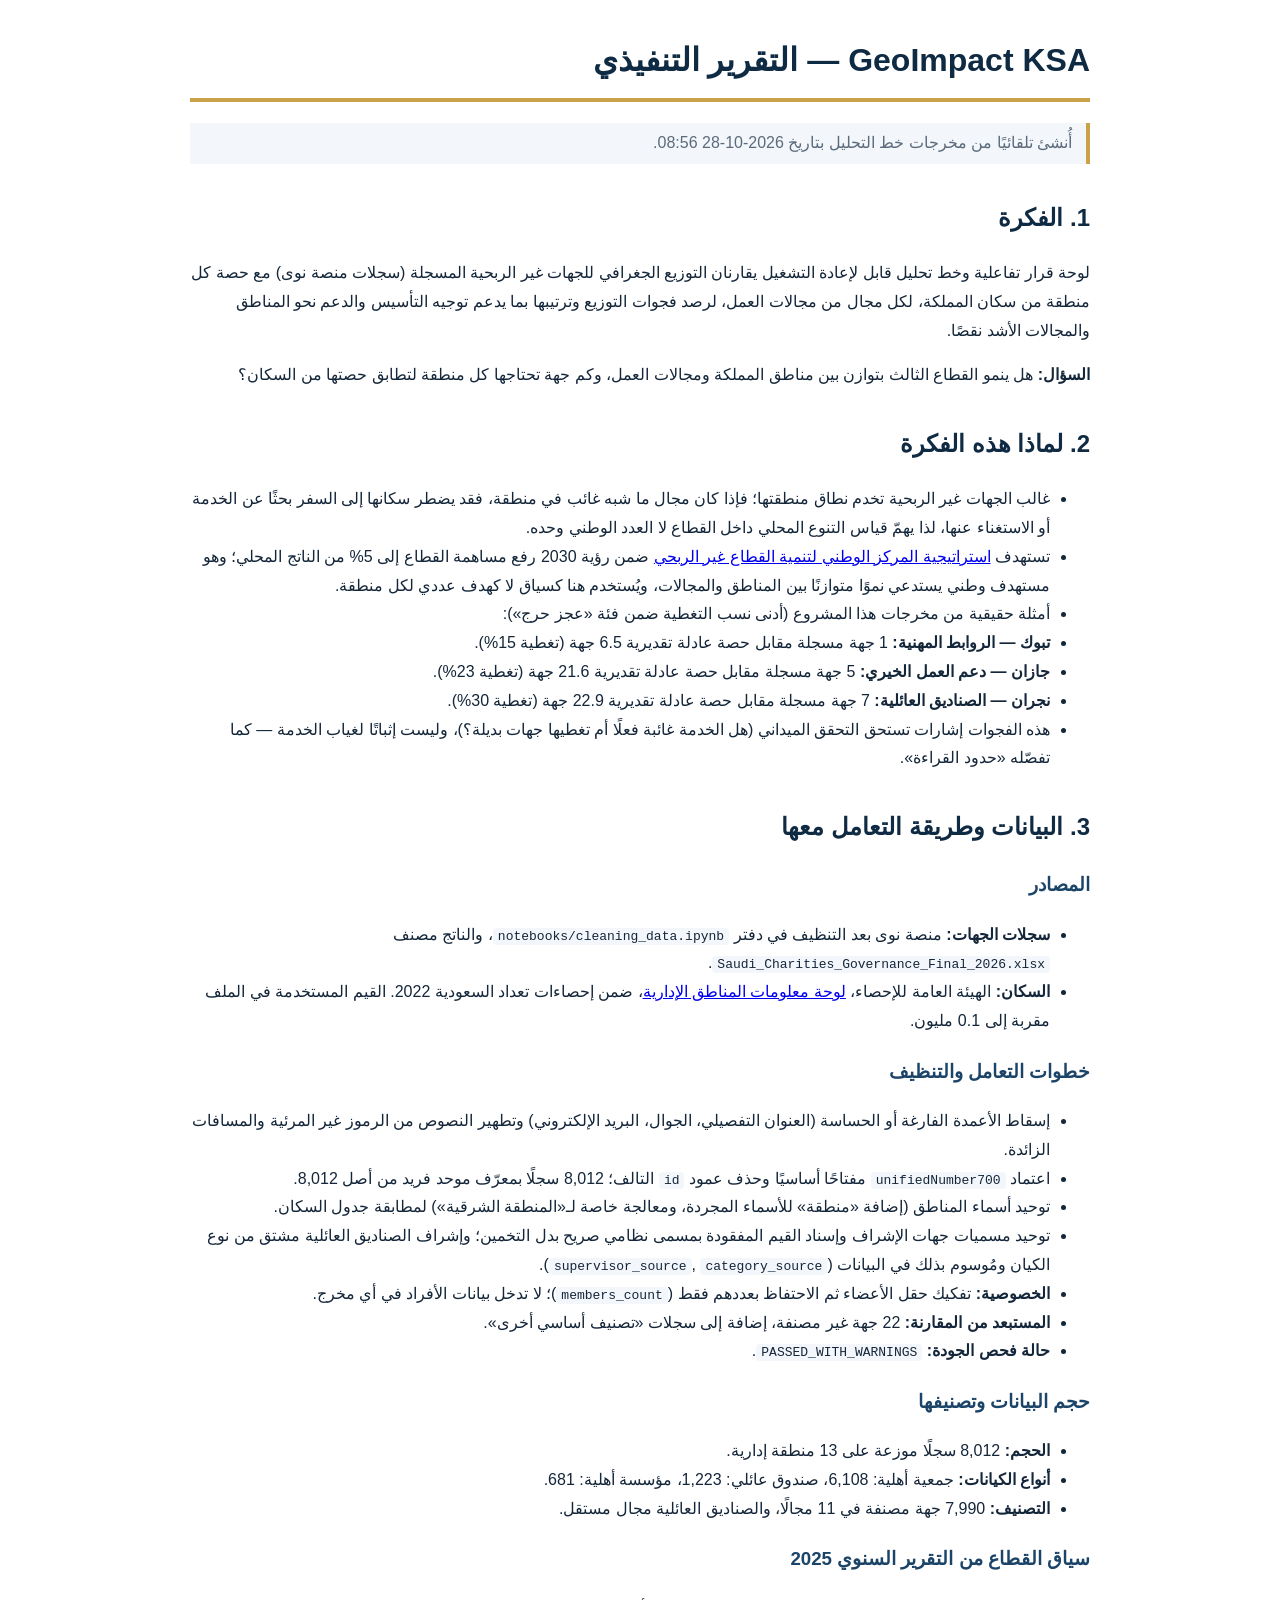
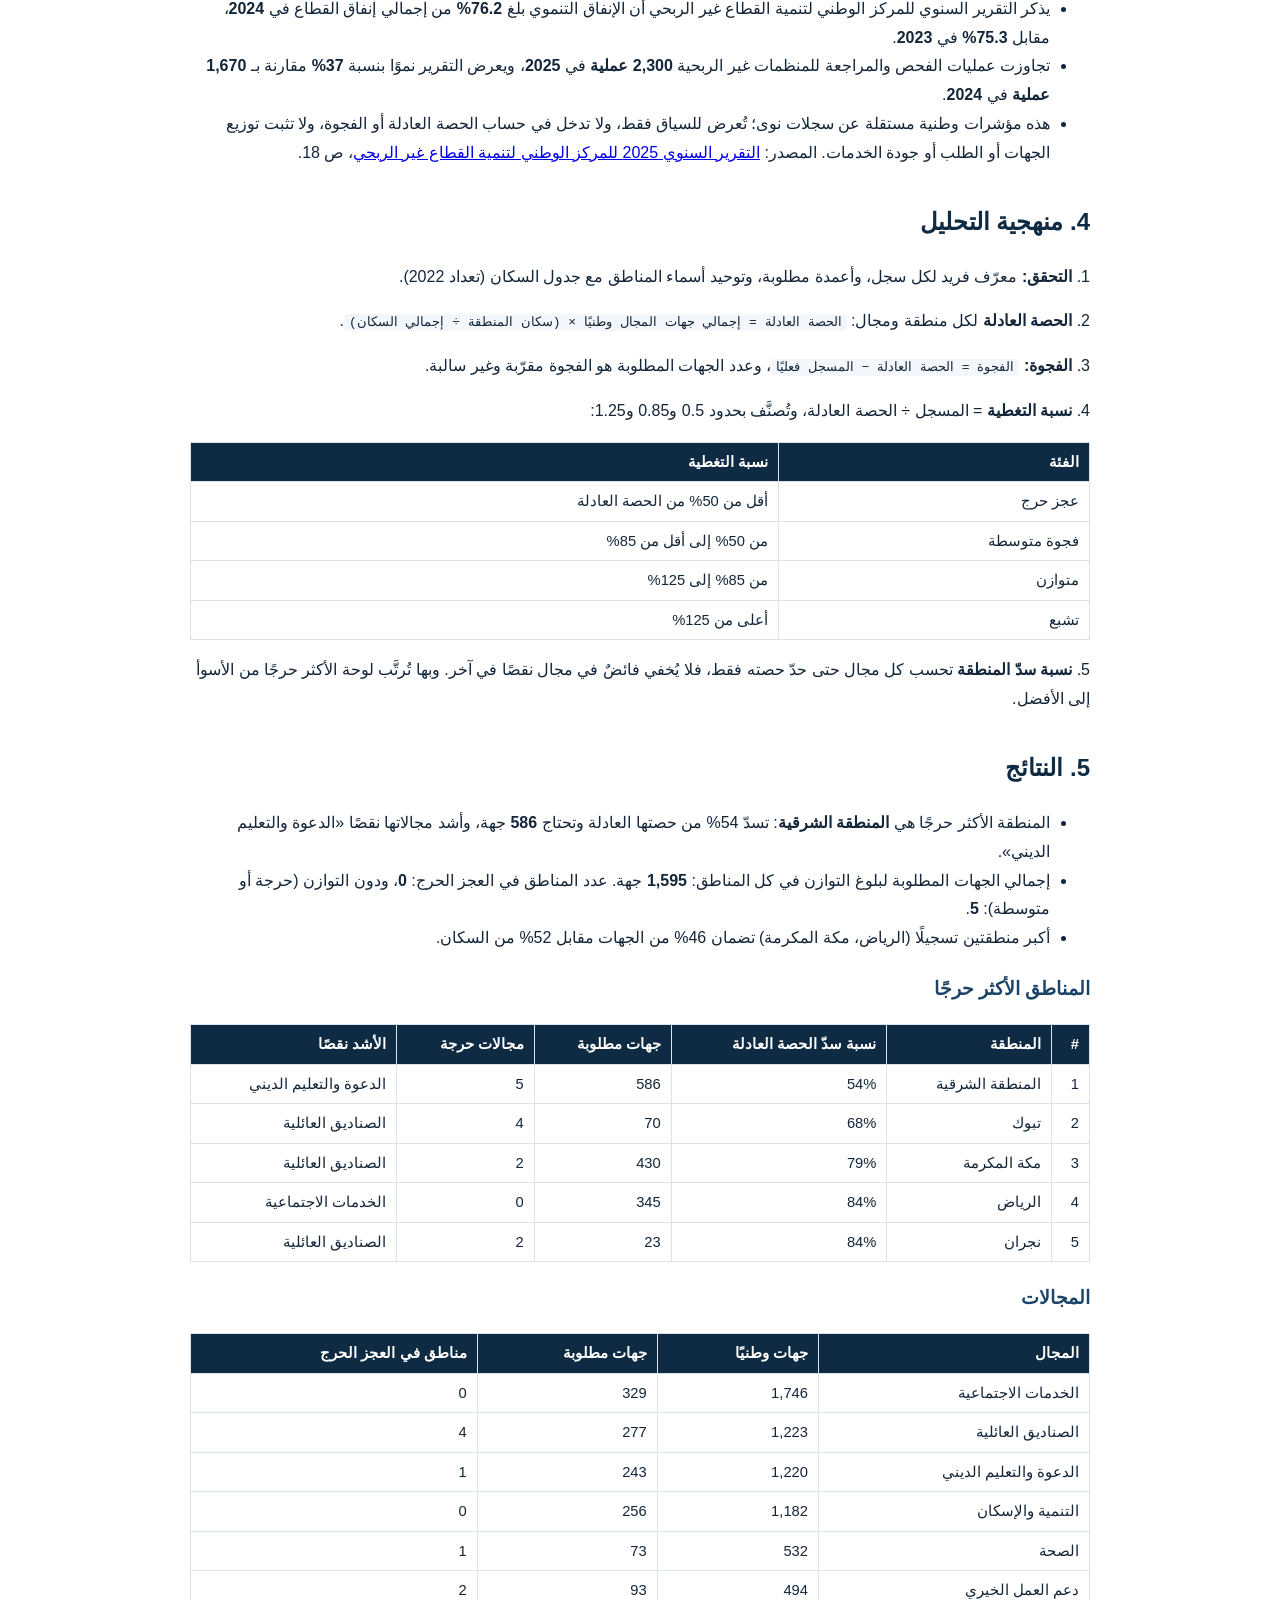
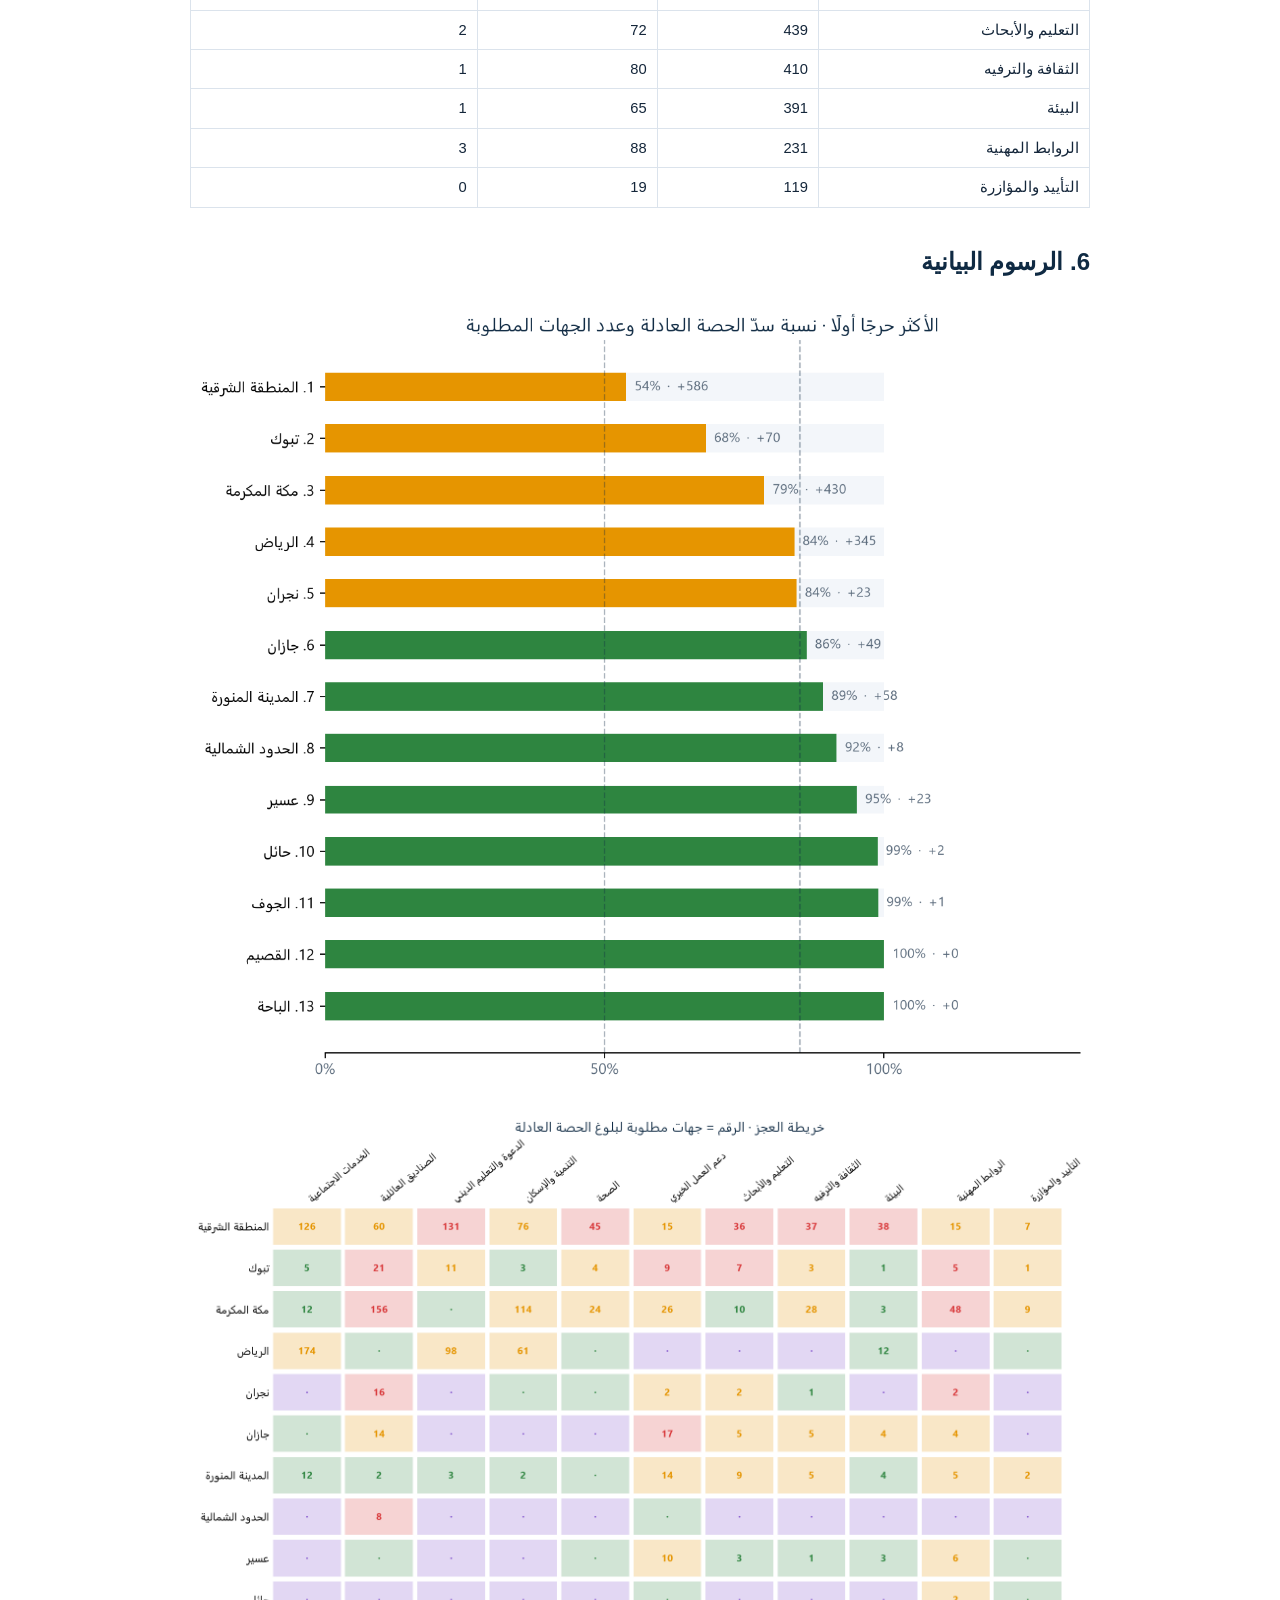
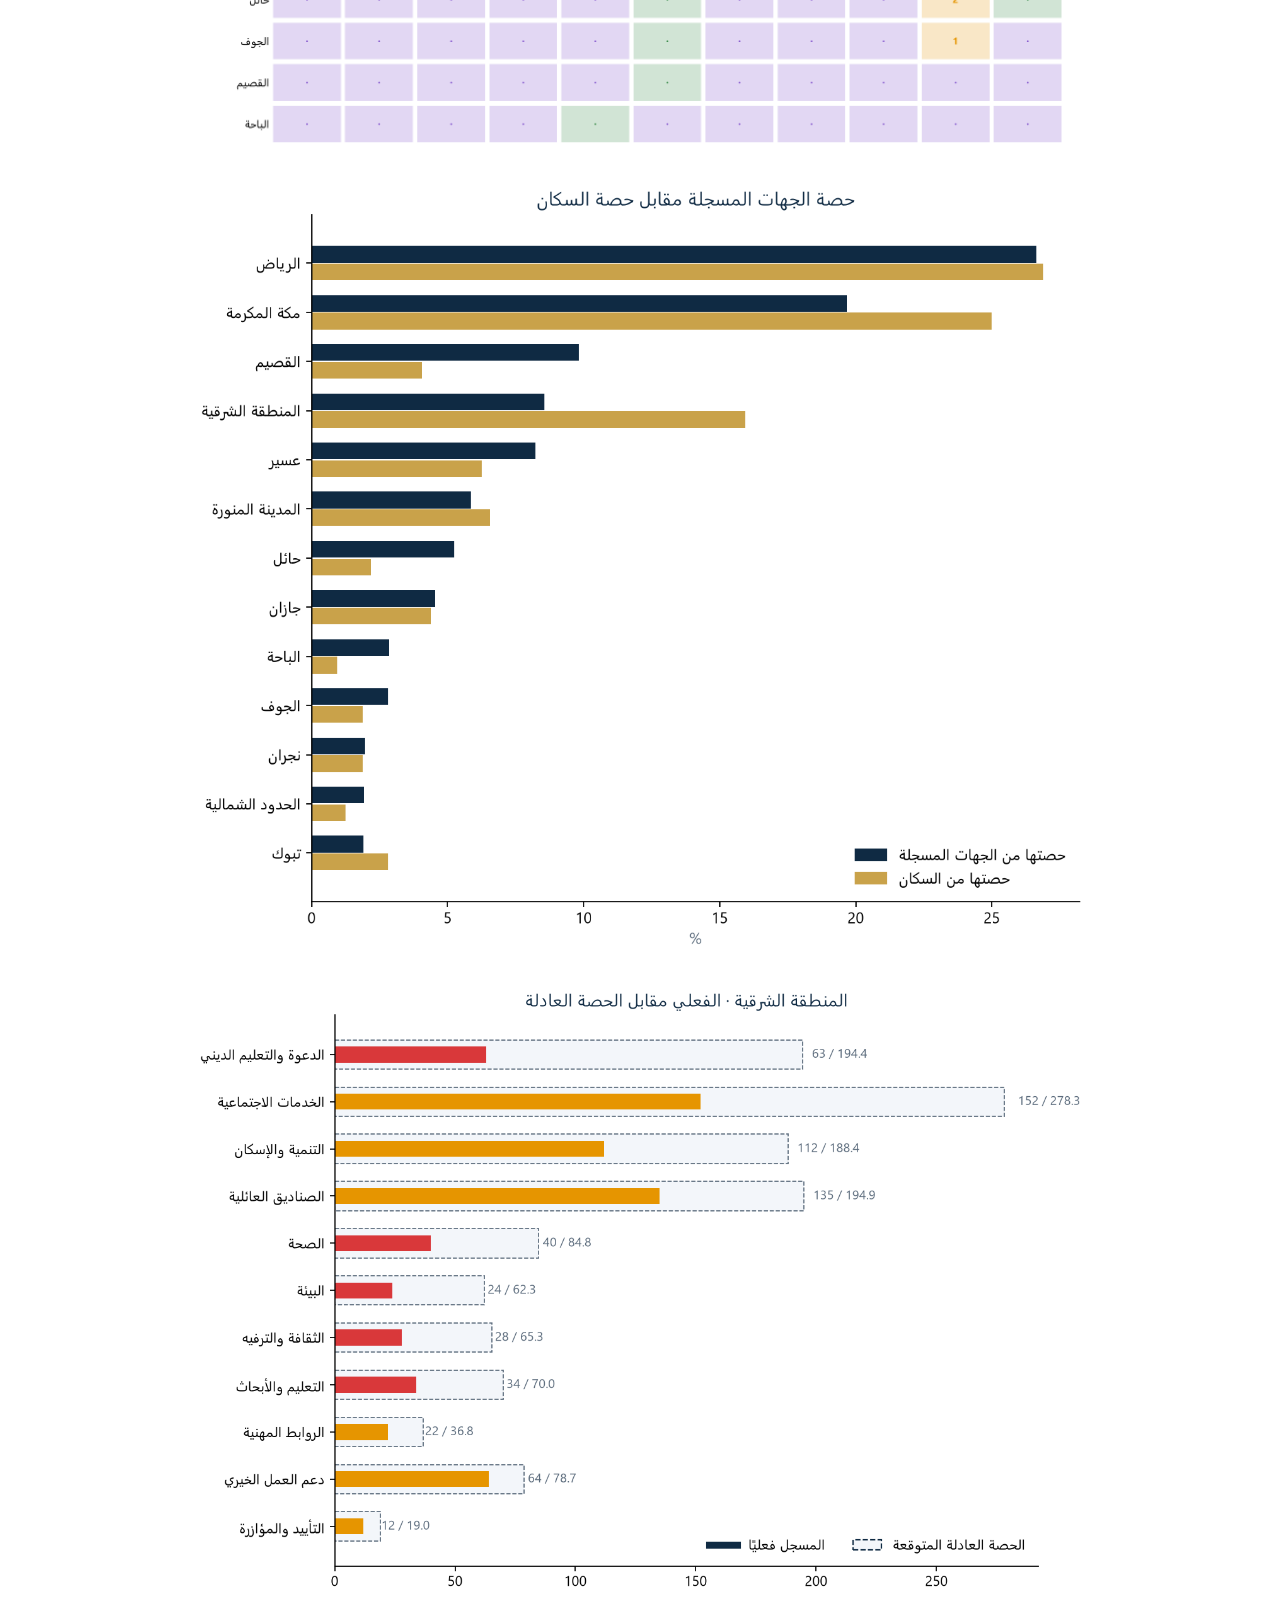
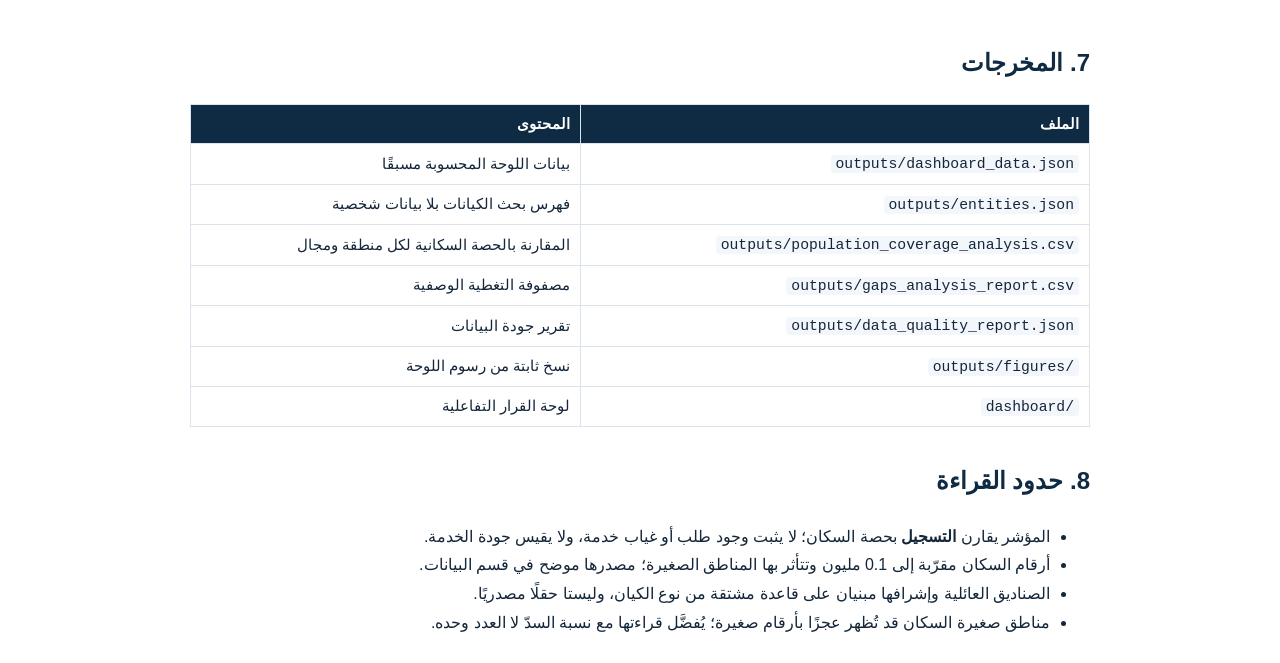
==== report/executive_summary.html @ 37f3c722 "GeoImpact KSA: initial commit" ====
<!DOCTYPE html><html lang="ar" dir="rtl"><head><meta charset="UTF-8"><title>GeoImpact KSA — التقرير التنفيذي</title><style>
body { font-family: Tajawal, 'Segoe UI', Tahoma, sans-serif; max-width: 900px; margin: 32px auto; padding: 0 20px; color: #14263a; line-height: 1.8; }
h1 { color: #0f2a43; border-bottom: 4px solid #c9a24a; padding-bottom: 8px; }
h2 { color: #0f2a43; margin-top: 32px; } h3 { color: #1b4468; }
table { width: 100%; border-collapse: collapse; margin: 12px 0; font-size: 0.92rem; }
th { background: #0f2a43; color: #fff; } th, td { padding: 6px 10px; border: 1px solid #dbe3ec; text-align: right; }
blockquote { margin: 0; padding: 6px 14px; border-inline-start: 4px solid #c9a24a; background: #f3f6fa; color: #5b6b7c; }
figure { margin: 16px 0; page-break-inside: avoid; } img { max-width: 100%; }
code { background: #f3f6fa; padding: 1px 5px; border-radius: 4px; direction: ltr; unicode-bidi: embed; }
</style></head><body><h1>GeoImpact KSA — التقرير التنفيذي</h1>
<blockquote>أُنشئ تلقائيًا من مخرجات خط التحليل بتاريخ 2026-10-28 08:56.</blockquote>
<h2>1. الفكرة</h2>
<p>لوحة قرار تفاعلية وخط تحليل قابل لإعادة التشغيل يقارنان التوزيع الجغرافي للجهات غير الربحية المسجلة (سجلات منصة نوى) مع حصة كل منطقة من سكان المملكة، لكل مجال من مجالات العمل، لرصد فجوات التوزيع وترتيبها بما يدعم توجيه التأسيس والدعم نحو المناطق والمجالات الأشد نقصًا.</p>
<p><strong>السؤال:</strong> هل ينمو القطاع الثالث بتوازن بين مناطق المملكة ومجالات العمل، وكم جهة تحتاجها كل منطقة لتطابق حصتها من السكان؟</p>
<h2>2. لماذا هذه الفكرة</h2>
<ul><li>غالب الجهات غير الربحية تخدم نطاق منطقتها؛ فإذا كان مجال ما شبه غائب في منطقة، فقد يضطر سكانها إلى السفر بحثًا عن الخدمة أو الاستغناء عنها، لذا يهمّ قياس التنوع المحلي داخل القطاع لا العدد الوطني وحده.</li><li>تستهدف <a href="https://www.vision2030.gov.sa/ar/explore/strategies/national-center-for-non-profit-sector-strategy">استراتيجية المركز الوطني لتنمية القطاع غير الربحي</a> ضمن رؤية 2030 رفع مساهمة القطاع إلى 5% من الناتج المحلي؛ وهو مستهدف وطني يستدعي نموًا متوازنًا بين المناطق والمجالات، ويُستخدم هنا كسياق لا كهدف عددي لكل منطقة.</li><li>أمثلة حقيقية من مخرجات هذا المشروع (أدنى نسب التغطية ضمن فئة «عجز حرج»):</li><li><strong>تبوك — الروابط المهنية:</strong> 1 جهة مسجلة مقابل حصة عادلة تقديرية 6.5 جهة (تغطية 15%).</li><li><strong>جازان — دعم العمل الخيري:</strong> 5 جهة مسجلة مقابل حصة عادلة تقديرية 21.6 جهة (تغطية 23%).</li><li><strong>نجران — الصناديق العائلية:</strong> 7 جهة مسجلة مقابل حصة عادلة تقديرية 22.9 جهة (تغطية 30%).</li><li>هذه الفجوات إشارات تستحق التحقق الميداني (هل الخدمة غائبة فعلًا أم تغطيها جهات بديلة؟)، وليست إثباتًا لغياب الخدمة — كما تفصّله «حدود القراءة».</li></ul>
<h2>3. البيانات وطريقة التعامل معها</h2>
<h3>المصادر</h3>
<ul><li><strong>سجلات الجهات:</strong> منصة نوى بعد التنظيف في دفتر <code>notebooks/cleaning_data.ipynb</code>، والناتج مصنف <code>Saudi_Charities_Governance_Final_2026.xlsx</code>.</li><li><strong>السكان:</strong> الهيئة العامة للإحصاء، <a href="https://www.stats.gov.sa/ar/w/%D8%B9%D8%B1%D8%B6-%D9%85%D8%B9%D9%84%D9%88%D9%85%D8%A7%D8%AA-%D8%A7%D9%84%D9%85%D9%86%D8%A7%D8%B7%D9%82-%D8%A7%D9%84%D8%A5%D8%AF%D8%A7%D8%B1%D9%8A%D8%A9?category=127436&amp;tab=436327">لوحة معلومات المناطق الإدارية</a>، ضمن إحصاءات تعداد السعودية 2022. القيم المستخدمة في الملف مقربة إلى 0.1 مليون.</li></ul>
<h3>خطوات التعامل والتنظيف</h3>
<ul><li>إسقاط الأعمدة الفارغة أو الحساسة (العنوان التفصيلي، الجوال، البريد الإلكتروني) وتطهير النصوص من الرموز غير المرئية والمسافات الزائدة.</li><li>اعتماد <code>unifiedNumber700</code> مفتاحًا أساسيًا وحذف عمود <code>id</code> التالف؛ 8,012 سجلًا بمعرّف موحد فريد من أصل 8,012.</li><li>توحيد أسماء المناطق (إضافة «منطقة» للأسماء المجردة، ومعالجة خاصة لـ«المنطقة الشرقية») لمطابقة جدول السكان.</li><li>توحيد مسميات جهات الإشراف وإسناد القيم المفقودة بمسمى نظامي صريح بدل التخمين؛ وإشراف الصناديق العائلية مشتق من نوع الكيان ومُوسوم بذلك في البيانات (<code>supervisor_source</code>, <code>category_source</code>).</li><li><strong>الخصوصية:</strong> تفكيك حقل الأعضاء ثم الاحتفاظ بعددهم فقط (<code>members_count</code>)؛ لا تدخل بيانات الأفراد في أي مخرج.</li><li><strong>المستبعد من المقارنة:</strong> 22 جهة غير مصنفة، إضافة إلى سجلات «تصنيف أساسي أخرى».</li><li><strong>حالة فحص الجودة:</strong> <code>PASSED_WITH_WARNINGS</code>.</li></ul>
<h3>حجم البيانات وتصنيفها</h3>
<ul><li><strong>الحجم:</strong> 8,012 سجلًا موزعة على 13 منطقة إدارية.</li><li><strong>أنواع الكيانات:</strong> جمعية أهلية: 6,108، صندوق عائلي: 1,223، مؤسسة أهلية: 681.</li><li><strong>التصنيف:</strong> 7,990 جهة مصنفة في 11 مجالًا، والصناديق العائلية مجال مستقل.</li></ul>
<h3>سياق القطاع من التقرير السنوي 2025</h3>
<ul><li>يذكر التقرير السنوي للمركز الوطني لتنمية القطاع غير الربحي أن الإنفاق التنموي بلغ <strong>76.2%</strong> من إجمالي إنفاق القطاع في <strong>2024</strong>، مقابل <strong>75.3%</strong> في <strong>2023</strong>.</li><li>تجاوزت عمليات الفحص والمراجعة للمنظمات غير الربحية <strong>2,300 عملية</strong> في <strong>2025</strong>، ويعرض التقرير نموًا بنسبة <strong>37%</strong> مقارنة بـ <strong>1,670 عملية</strong> في <strong>2024</strong>.</li><li>هذه مؤشرات وطنية مستقلة عن سجلات نوى؛ تُعرض للسياق فقط، ولا تدخل في حساب الحصة العادلة أو الفجوة، ولا تثبت توزيع الجهات أو الطلب أو جودة الخدمات. المصدر: <a href="https://ncnp.gov.sa/ar/reports">التقرير السنوي 2025 للمركز الوطني لتنمية القطاع غير الربحي</a>، ص 18.</li></ul>
<h2>4. منهجية التحليل</h2>
<p>1. <strong>التحقق:</strong> معرّف فريد لكل سجل، وأعمدة مطلوبة، وتوحيد أسماء المناطق مع جدول السكان (تعداد 2022).</p>
<p>2. <strong>الحصة العادلة</strong> لكل منطقة ومجال: <code>الحصة العادلة = إجمالي جهات المجال وطنيًا × (سكان المنطقة ÷ إجمالي السكان)</code>.</p>
<p>3. <strong>الفجوة:</strong> <code>الفجوة = الحصة العادلة − المسجل فعليًا</code>، وعدد الجهات المطلوبة هو الفجوة مقرّبة وغير سالبة.</p>
<p>4. <strong>نسبة التغطية</strong> = المسجل ÷ الحصة العادلة، وتُصنَّف بحدود 0.5 و0.85 و1.25:</p>
<table><thead><tr><th>الفئة</th><th>نسبة التغطية</th></tr></thead><tbody>
<tr><td>عجز حرج</td><td>أقل من 50% من الحصة العادلة</td></tr>
<tr><td>فجوة متوسطة</td><td>من 50% إلى أقل من 85%</td></tr>
<tr><td>متوازن</td><td>من 85% إلى 125%</td></tr>
<tr><td>تشبع</td><td>أعلى من 125%</td></tr>
</tbody></table>
<p>5. <strong>نسبة سدّ المنطقة</strong> تحسب كل مجال حتى حدّ حصته فقط، فلا يُخفي فائضٌ في مجال نقصًا في آخر. وبها تُرتَّب لوحة الأكثر حرجًا من الأسوأ إلى الأفضل.</p>
<h2>5. النتائج</h2>
<ul><li>المنطقة الأكثر حرجًا هي <strong>المنطقة الشرقية</strong>: تسدّ 54% من حصتها العادلة وتحتاج <strong>586</strong> جهة، وأشد مجالاتها نقصًا «الدعوة والتعليم الديني».</li><li>إجمالي الجهات المطلوبة لبلوغ التوازن في كل المناطق: <strong>1,595</strong> جهة. عدد المناطق في العجز الحرج: <strong>0</strong>، ودون التوازن (حرجة أو متوسطة): <strong>5</strong>.</li><li>أكبر منطقتين تسجيلًا (الرياض، مكة المكرمة) تضمان 46% من الجهات مقابل 52% من السكان.</li></ul>
<h3>المناطق الأكثر حرجًا</h3>
<table><thead><tr><th>#</th><th>المنطقة</th><th>نسبة سدّ الحصة العادلة</th><th>جهات مطلوبة</th><th>مجالات حرجة</th><th>الأشد نقصًا</th></tr></thead><tbody>
<tr><td>1</td><td>المنطقة الشرقية</td><td>54%</td><td>586</td><td>5</td><td>الدعوة والتعليم الديني</td></tr>
<tr><td>2</td><td>تبوك</td><td>68%</td><td>70</td><td>4</td><td>الصناديق العائلية</td></tr>
<tr><td>3</td><td>مكة المكرمة</td><td>79%</td><td>430</td><td>2</td><td>الصناديق العائلية</td></tr>
<tr><td>4</td><td>الرياض</td><td>84%</td><td>345</td><td>0</td><td>الخدمات الاجتماعية</td></tr>
<tr><td>5</td><td>نجران</td><td>84%</td><td>23</td><td>2</td><td>الصناديق العائلية</td></tr>
</tbody></table>
<h3>المجالات</h3>
<table><thead><tr><th>المجال</th><th>جهات وطنيًا</th><th>جهات مطلوبة</th><th>مناطق في العجز الحرج</th></tr></thead><tbody>
<tr><td>الخدمات الاجتماعية</td><td>1,746</td><td>329</td><td>0</td></tr>
<tr><td>الصناديق العائلية</td><td>1,223</td><td>277</td><td>4</td></tr>
<tr><td>الدعوة والتعليم الديني</td><td>1,220</td><td>243</td><td>1</td></tr>
<tr><td>التنمية والإسكان</td><td>1,182</td><td>256</td><td>0</td></tr>
<tr><td>الصحة</td><td>532</td><td>73</td><td>1</td></tr>
<tr><td>دعم العمل الخيري</td><td>494</td><td>93</td><td>2</td></tr>
<tr><td>التعليم والأبحاث</td><td>439</td><td>72</td><td>2</td></tr>
<tr><td>الثقافة والترفيه</td><td>410</td><td>80</td><td>1</td></tr>
<tr><td>البيئة</td><td>391</td><td>65</td><td>1</td></tr>
<tr><td>الروابط المهنية</td><td>231</td><td>88</td><td>3</td></tr>
<tr><td>التأييد والمؤازرة</td><td>119</td><td>19</td><td>0</td></tr>
</tbody></table>
<h2>6. الرسوم البيانية</h2>
<figure><img src="../outputs/figures/reverse_leaderboard.png" alt="reverse_leaderboard"></figure>
<figure><img src="../outputs/figures/deficit_heatmap.png" alt="deficit_heatmap"></figure>
<figure><img src="../outputs/figures/shares_vs_population.png" alt="shares_vs_population"></figure>
<figure><img src="../outputs/figures/worst_region_domains.png" alt="worst_region_domains"></figure>
<h2>7. المخرجات</h2>
<table><thead><tr><th>الملف</th><th>المحتوى</th></tr></thead><tbody>
<tr><td><code>outputs/dashboard_data.json</code></td><td>بيانات اللوحة المحسوبة مسبقًا</td></tr>
<tr><td><code>outputs/entities.json</code></td><td>فهرس بحث الكيانات بلا بيانات شخصية</td></tr>
<tr><td><code>outputs/population_coverage_analysis.csv</code></td><td>المقارنة بالحصة السكانية لكل منطقة ومجال</td></tr>
<tr><td><code>outputs/gaps_analysis_report.csv</code></td><td>مصفوفة التغطية الوصفية</td></tr>
<tr><td><code>outputs/data_quality_report.json</code></td><td>تقرير جودة البيانات</td></tr>
<tr><td><code>outputs/figures/</code></td><td>نسخ ثابتة من رسوم اللوحة</td></tr>
<tr><td><code>dashboard/</code></td><td>لوحة القرار التفاعلية</td></tr>
</tbody></table>
<h2>8. حدود القراءة</h2>
<ul><li>المؤشر يقارن <strong>التسجيل</strong> بحصة السكان؛ لا يثبت وجود طلب أو غياب خدمة، ولا يقيس جودة الخدمة.</li><li>أرقام السكان مقرّبة إلى 0.1 مليون وتتأثر بها المناطق الصغيرة؛ مصدرها موضح في قسم البيانات.</li><li>الصناديق العائلية وإشرافها مبنيان على قاعدة مشتقة من نوع الكيان، وليستا حقلًا مصدريًا.</li><li>مناطق صغيرة السكان قد تُظهر عجزًا بأرقام صغيرة؛ يُفضَّل قراءتها مع نسبة السدّ لا العدد وحده.</li></ul></body></html>
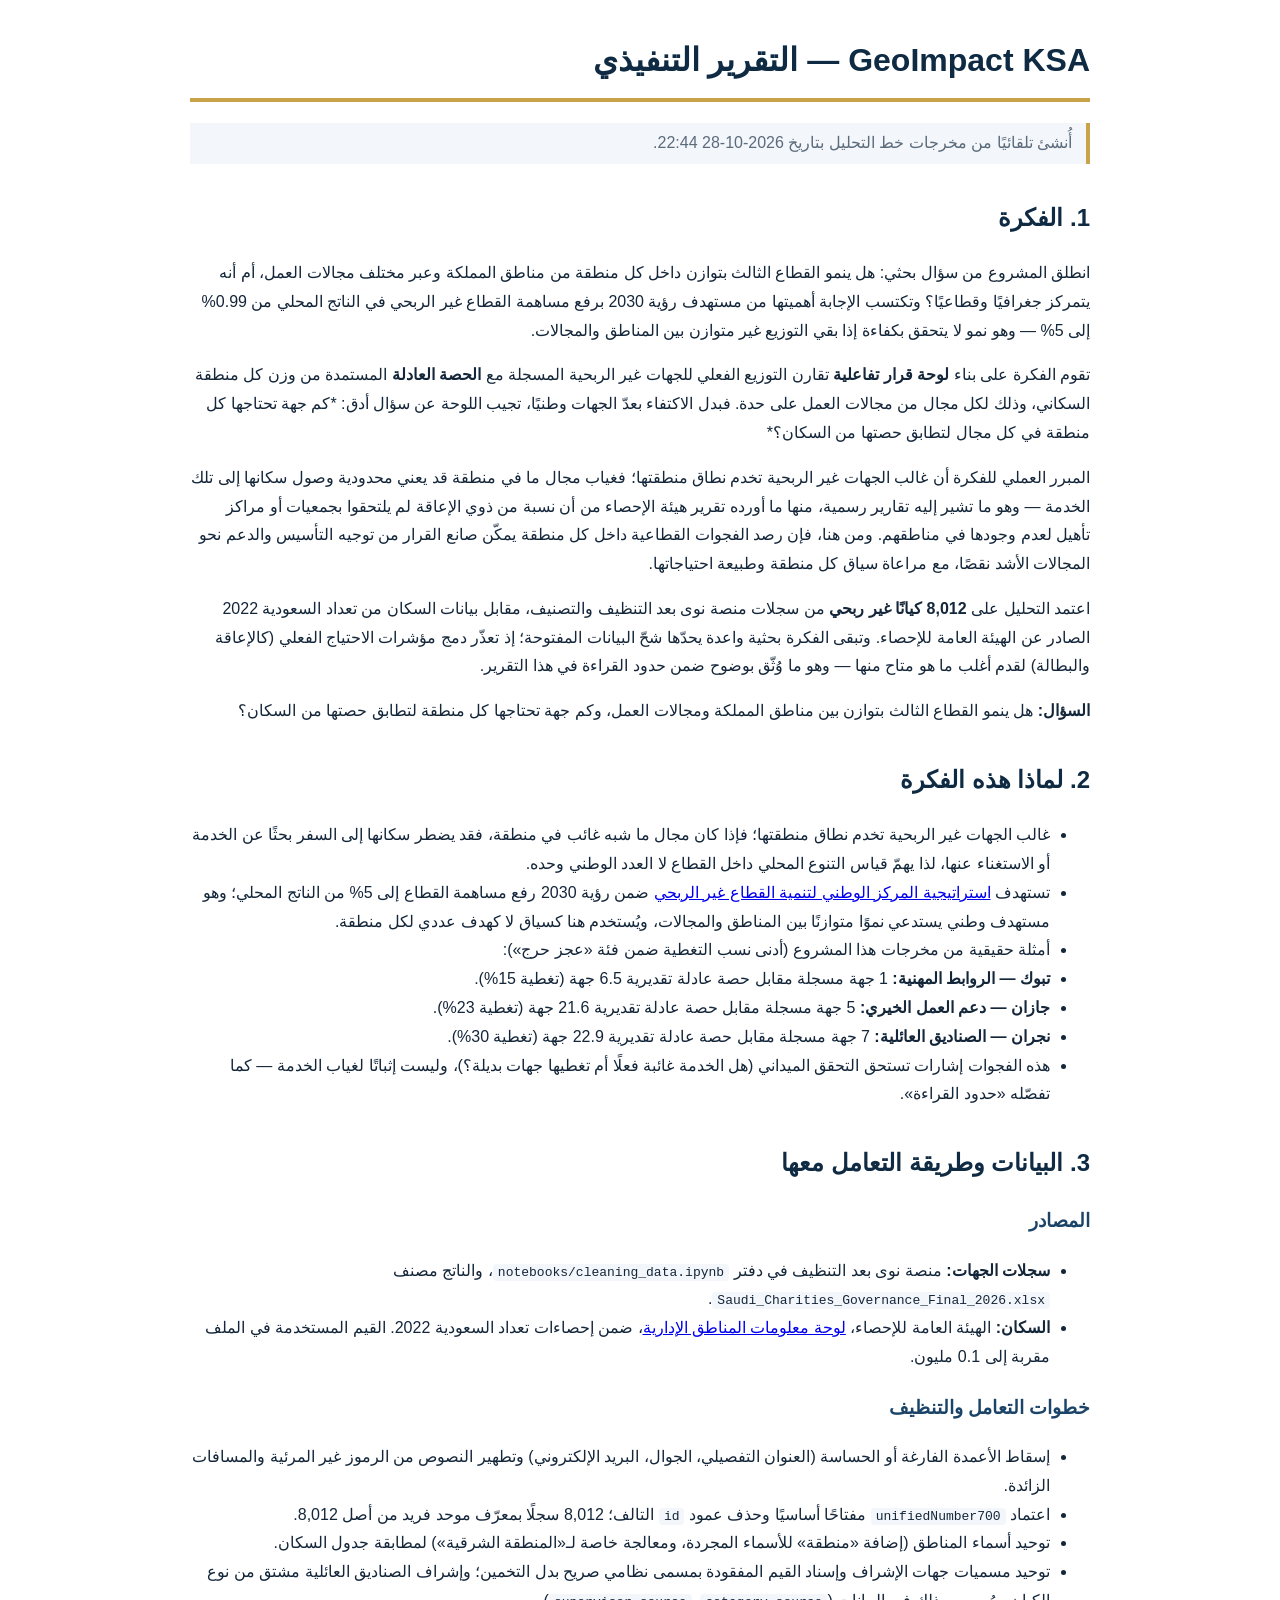
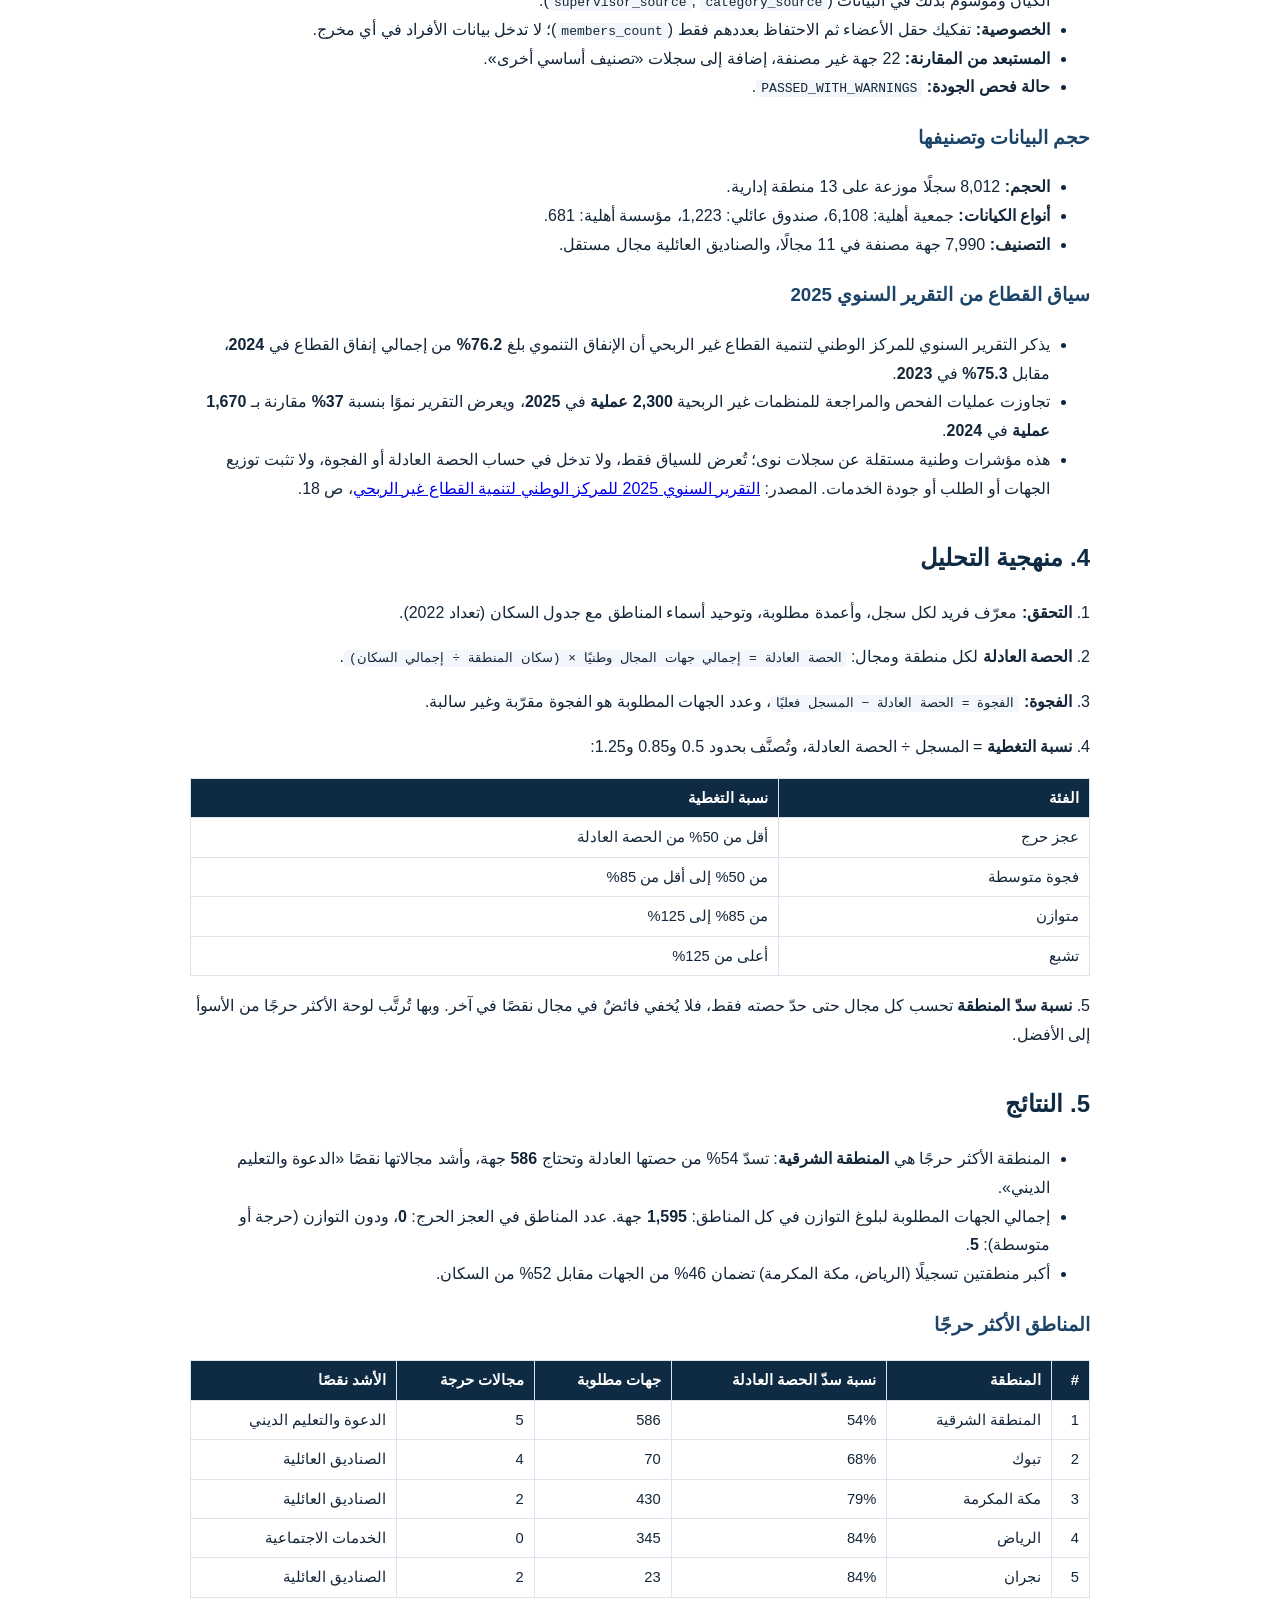
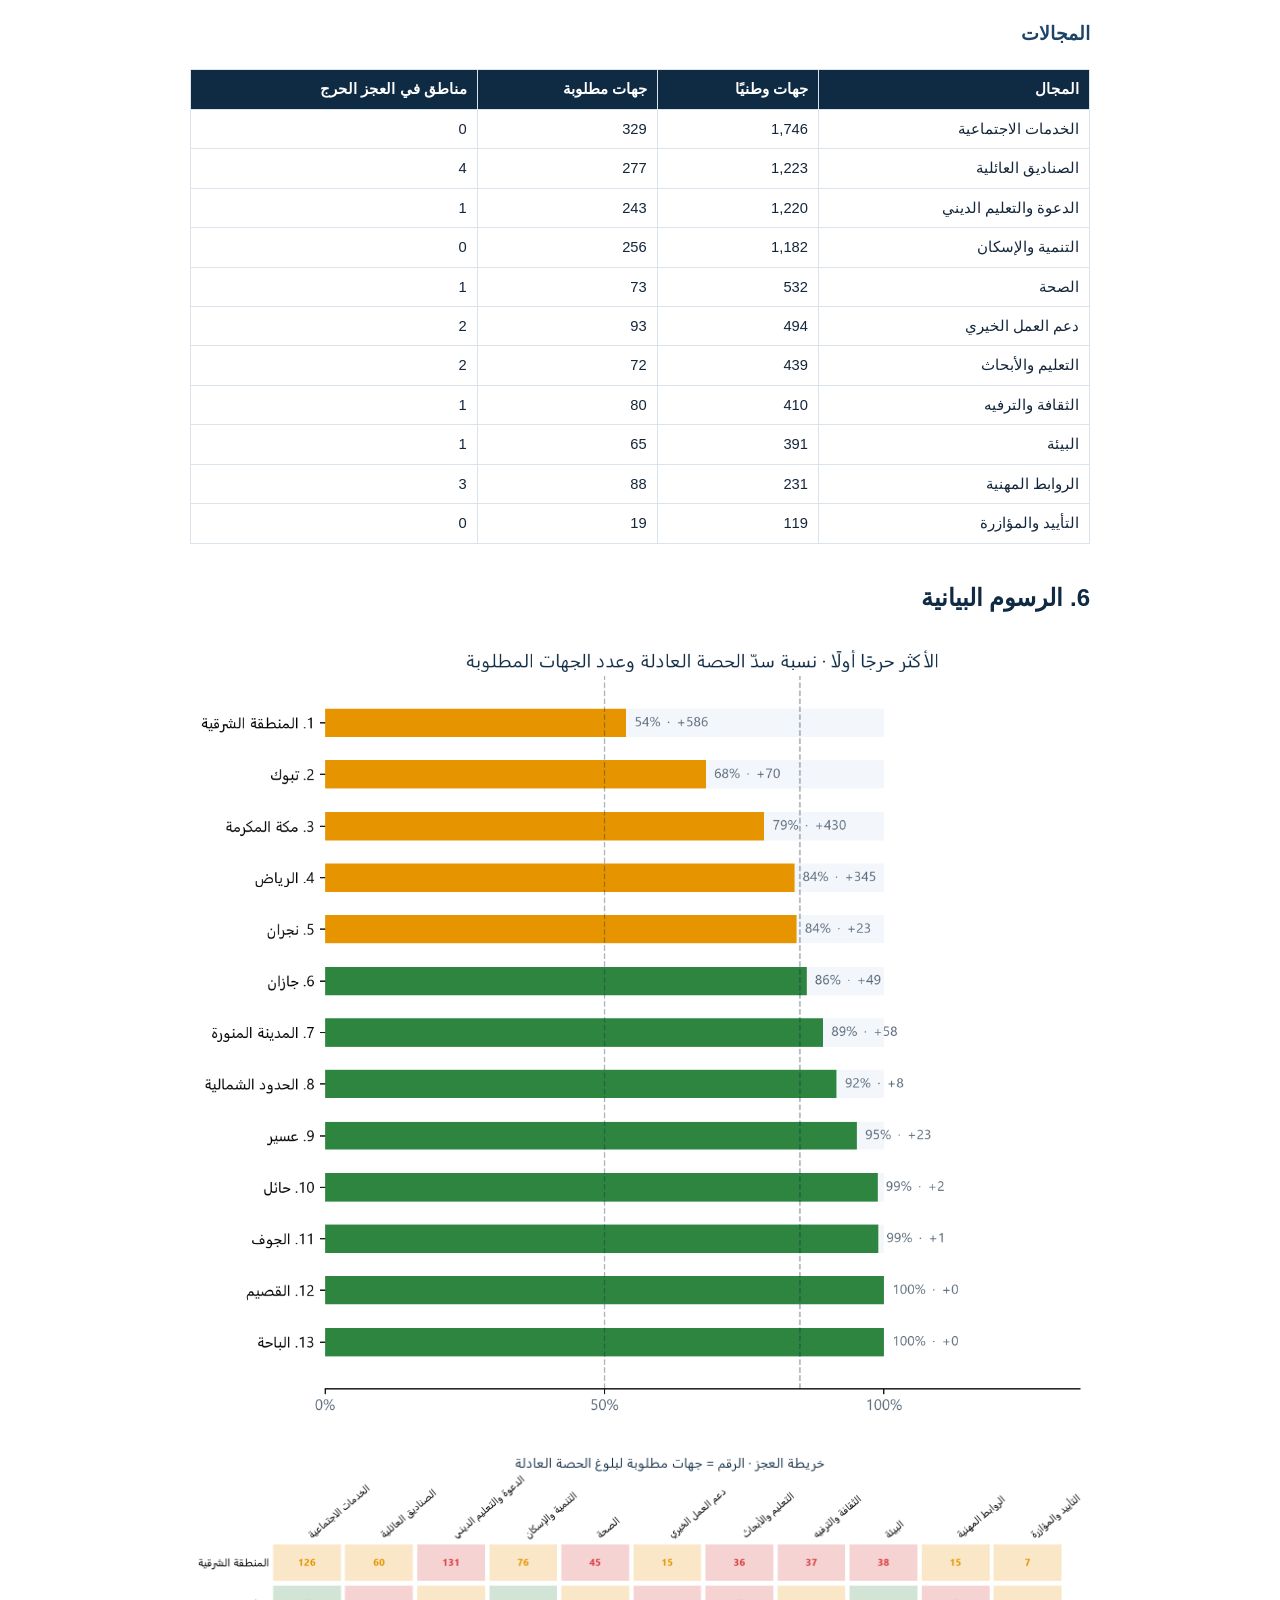
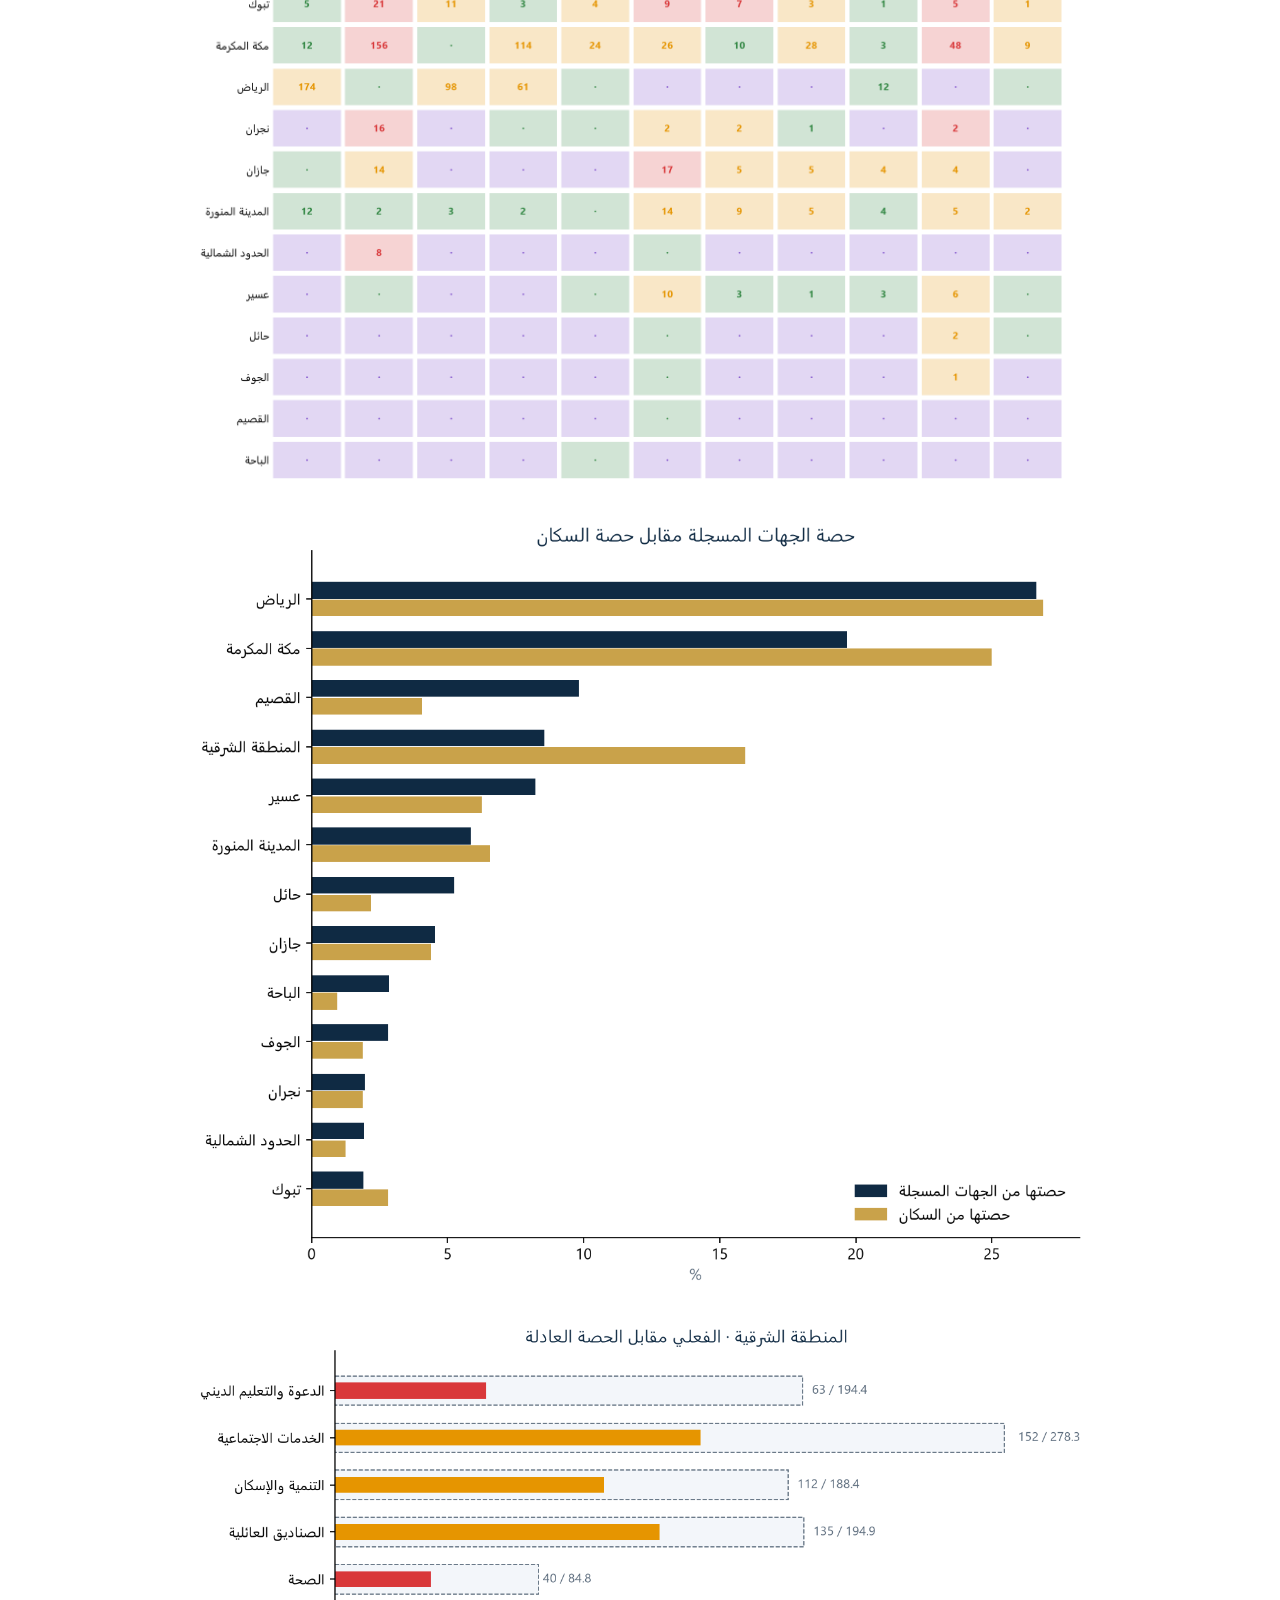
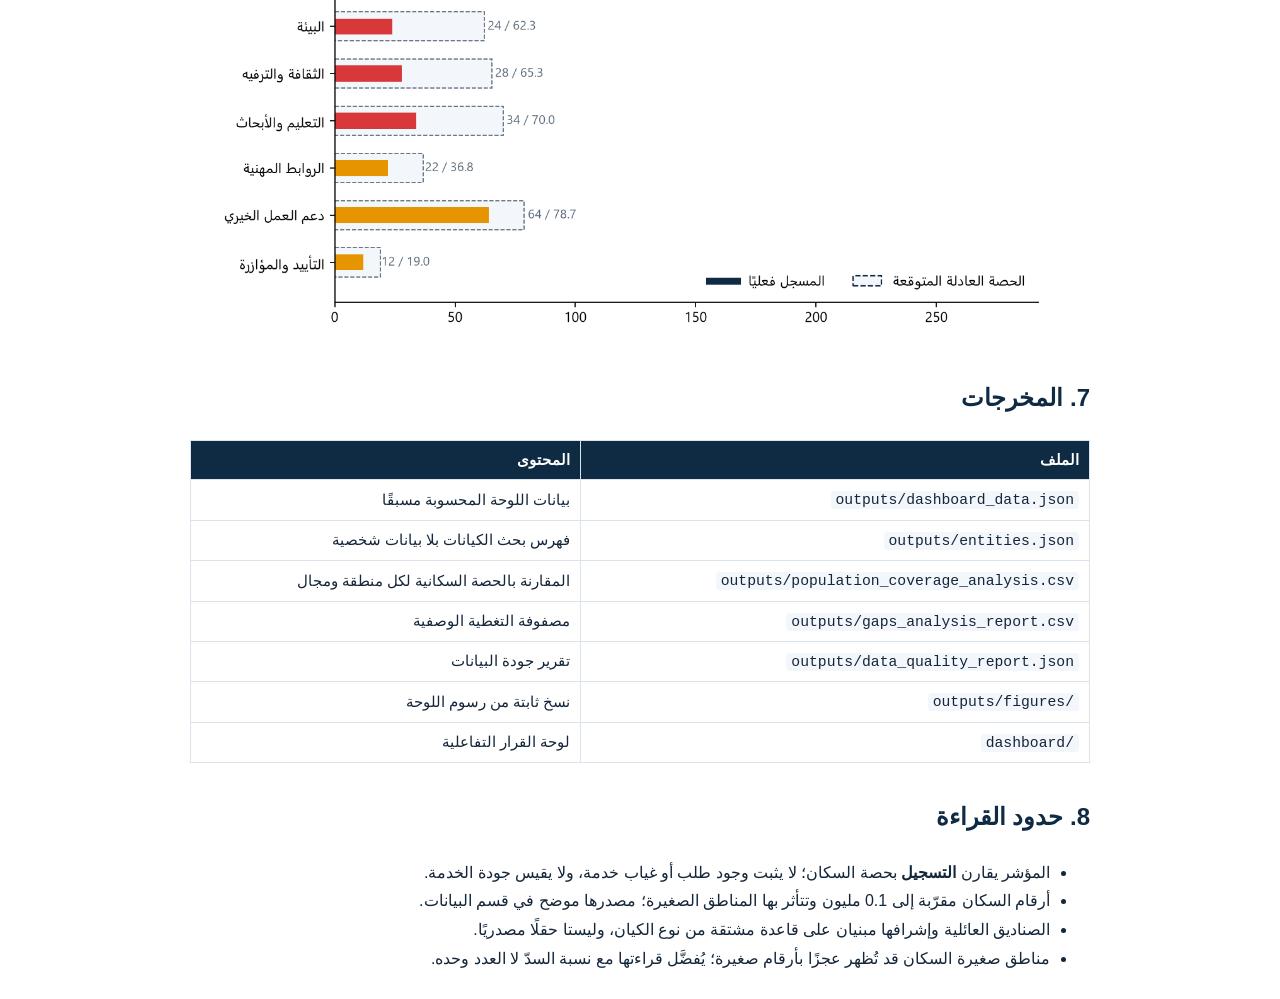
==== commit c19f9892: "Updating the executive summary" ====
--- a/report/executive_summary.html
+++ b/report/executive_summary.html
@@ -8,9 +8,12 @@
 figure { margin: 16px 0; page-break-inside: avoid; } img { max-width: 100%; }
 code { background: #f3f6fa; padding: 1px 5px; border-radius: 4px; direction: ltr; unicode-bidi: embed; }
 </style></head><body><h1>GeoImpact KSA — التقرير التنفيذي</h1>
-<blockquote>أُنشئ تلقائيًا من مخرجات خط التحليل بتاريخ 2026-10-28 08:56.</blockquote>
+<blockquote>أُنشئ تلقائيًا من مخرجات خط التحليل بتاريخ 2026-10-28 22:44.</blockquote>
 <h2>1. الفكرة</h2>
-<p>لوحة قرار تفاعلية وخط تحليل قابل لإعادة التشغيل يقارنان التوزيع الجغرافي للجهات غير الربحية المسجلة (سجلات منصة نوى) مع حصة كل منطقة من سكان المملكة، لكل مجال من مجالات العمل، لرصد فجوات التوزيع وترتيبها بما يدعم توجيه التأسيس والدعم نحو المناطق والمجالات الأشد نقصًا.</p>
+<p>انطلق المشروع من سؤال بحثي: هل ينمو القطاع الثالث بتوازن داخل كل منطقة من مناطق المملكة وعبر مختلف مجالات العمل، أم أنه يتمركز جغرافيًا وقطاعيًا؟ وتكتسب الإجابة أهميتها من مستهدف رؤية 2030 برفع مساهمة القطاع غير الربحي في الناتج المحلي من 0.99% إلى 5% — وهو نمو لا يتحقق بكفاءة إذا بقي التوزيع غير متوازن بين المناطق والمجالات.</p>
+<p>تقوم الفكرة على بناء <strong>لوحة قرار تفاعلية</strong> تقارن التوزيع الفعلي للجهات غير الربحية المسجلة مع <strong>الحصة العادلة</strong> المستمدة من وزن كل منطقة السكاني، وذلك لكل مجال من مجالات العمل على حدة. فبدل الاكتفاء بعدّ الجهات وطنيًا، تجيب اللوحة عن سؤال أدق: *كم جهة تحتاجها كل منطقة في كل مجال لتطابق حصتها من السكان؟*</p>
+<p>المبرر العملي للفكرة أن غالب الجهات غير الربحية تخدم نطاق منطقتها؛ فغياب مجال ما في منطقة قد يعني محدودية وصول سكانها إلى تلك الخدمة — وهو ما تشير إليه تقارير رسمية، منها ما أورده تقرير هيئة الإحصاء من أن نسبة من ذوي الإعاقة لم يلتحقوا بجمعيات أو مراكز تأهيل لعدم وجودها في مناطقهم. ومن هنا، فإن رصد الفجوات القطاعية داخل كل منطقة يمكّن صانع القرار من توجيه التأسيس والدعم نحو المجالات الأشد نقصًا، مع مراعاة سياق كل منطقة وطبيعة احتياجاتها.</p>
+<p>اعتمد التحليل على <strong>8,012 كيانًا غير ربحي</strong> من سجلات منصة نوى بعد التنظيف والتصنيف، مقابل بيانات السكان من تعداد السعودية 2022 الصادر عن الهيئة العامة للإحصاء. وتبقى الفكرة بحثية واعدة يحدّها شحّ البيانات المفتوحة؛ إذ تعذّر دمج مؤشرات الاحتياج الفعلي (كالإعاقة والبطالة) لقدم أغلب ما هو متاح منها — وهو ما وُثّق بوضوح ضمن حدود القراءة في هذا التقرير.</p>
 <p><strong>السؤال:</strong> هل ينمو القطاع الثالث بتوازن بين مناطق المملكة ومجالات العمل، وكم جهة تحتاجها كل منطقة لتطابق حصتها من السكان؟</p>
 <h2>2. لماذا هذه الفكرة</h2>
 <ul><li>غالب الجهات غير الربحية تخدم نطاق منطقتها؛ فإذا كان مجال ما شبه غائب في منطقة، فقد يضطر سكانها إلى السفر بحثًا عن الخدمة أو الاستغناء عنها، لذا يهمّ قياس التنوع المحلي داخل القطاع لا العدد الوطني وحده.</li><li>تستهدف <a href="https://www.vision2030.gov.sa/ar/explore/strategies/national-center-for-non-profit-sector-strategy">استراتيجية المركز الوطني لتنمية القطاع غير الربحي</a> ضمن رؤية 2030 رفع مساهمة القطاع إلى 5% من الناتج المحلي؛ وهو مستهدف وطني يستدعي نموًا متوازنًا بين المناطق والمجالات، ويُستخدم هنا كسياق لا كهدف عددي لكل منطقة.</li><li>أمثلة حقيقية من مخرجات هذا المشروع (أدنى نسب التغطية ضمن فئة «عجز حرج»):</li><li><strong>تبوك — الروابط المهنية:</strong> 1 جهة مسجلة مقابل حصة عادلة تقديرية 6.5 جهة (تغطية 15%).</li><li><strong>جازان — دعم العمل الخيري:</strong> 5 جهة مسجلة مقابل حصة عادلة تقديرية 21.6 جهة (تغطية 23%).</li><li><strong>نجران — الصناديق العائلية:</strong> 7 جهة مسجلة مقابل حصة عادلة تقديرية 22.9 جهة (تغطية 30%).</li><li>هذه الفجوات إشارات تستحق التحقق الميداني (هل الخدمة غائبة فعلًا أم تغطيها جهات بديلة؟)، وليست إثباتًا لغياب الخدمة — كما تفصّله «حدود القراءة».</li></ul>
